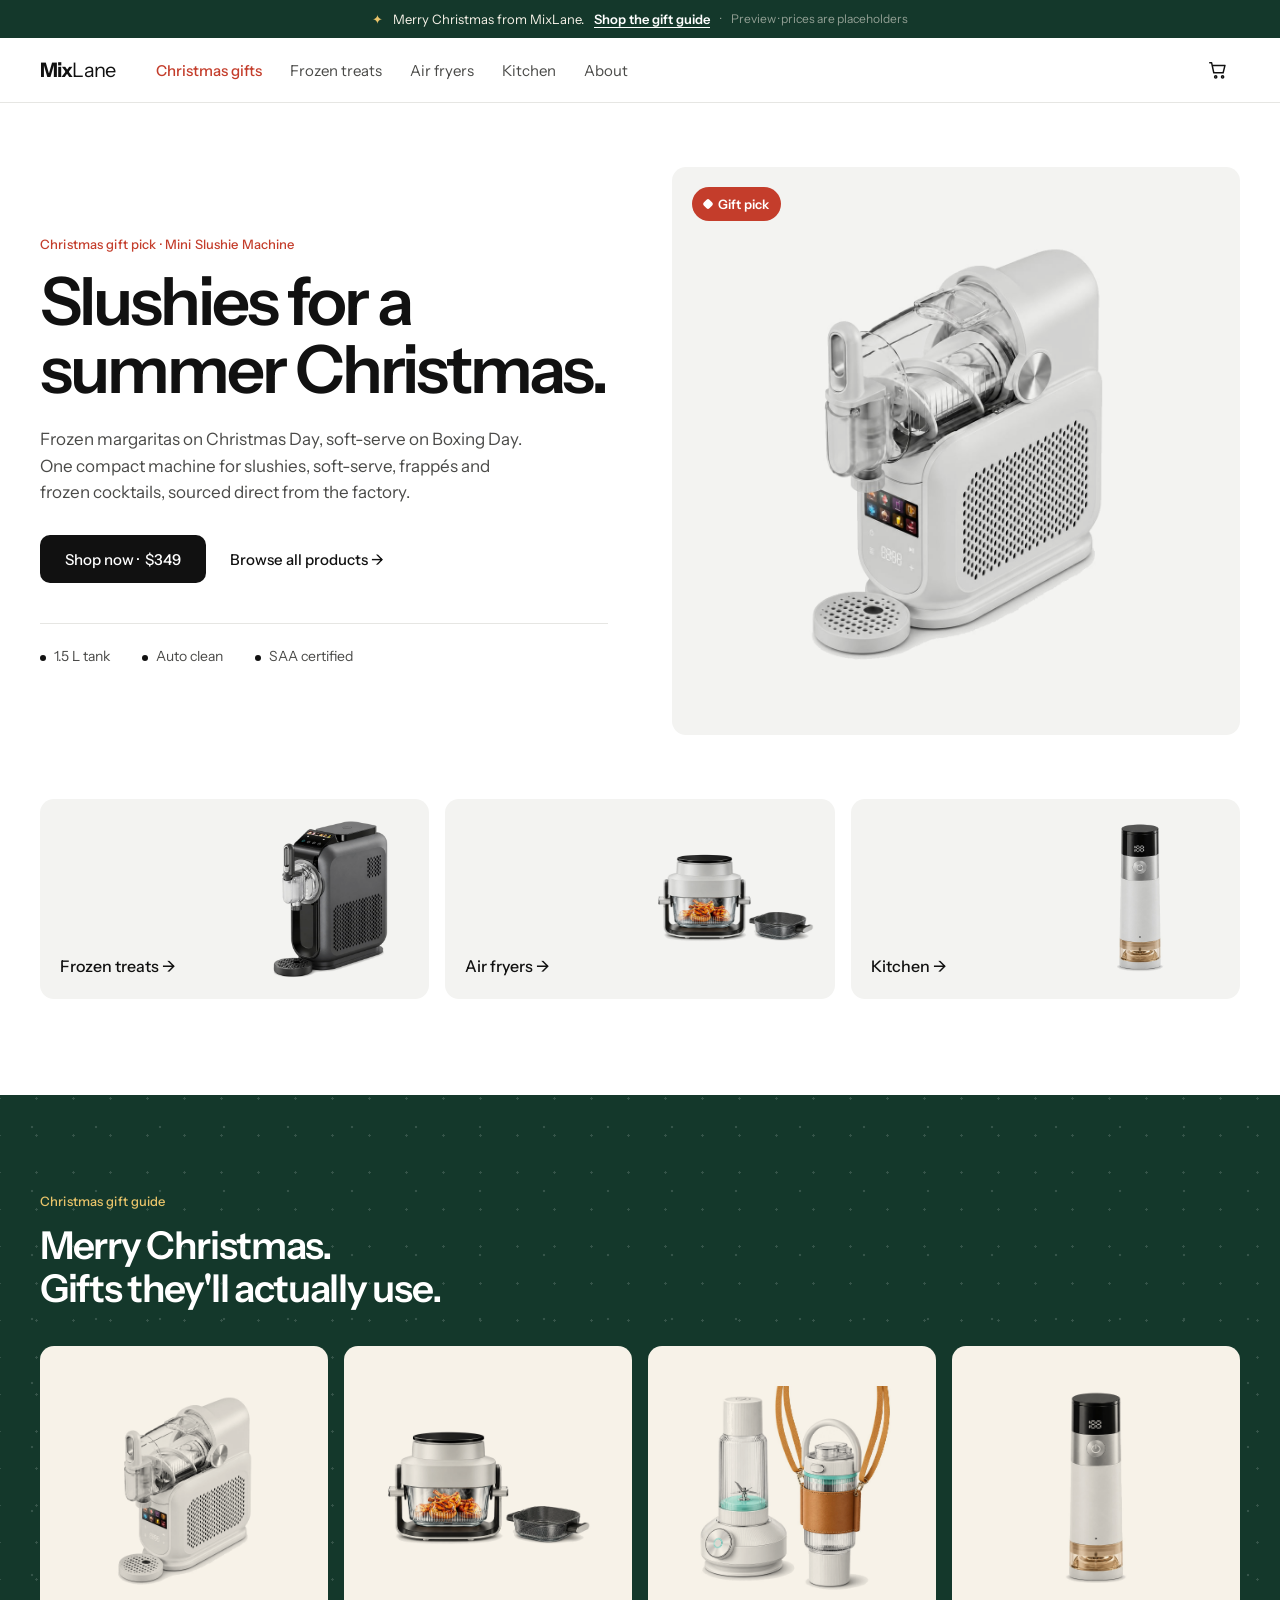
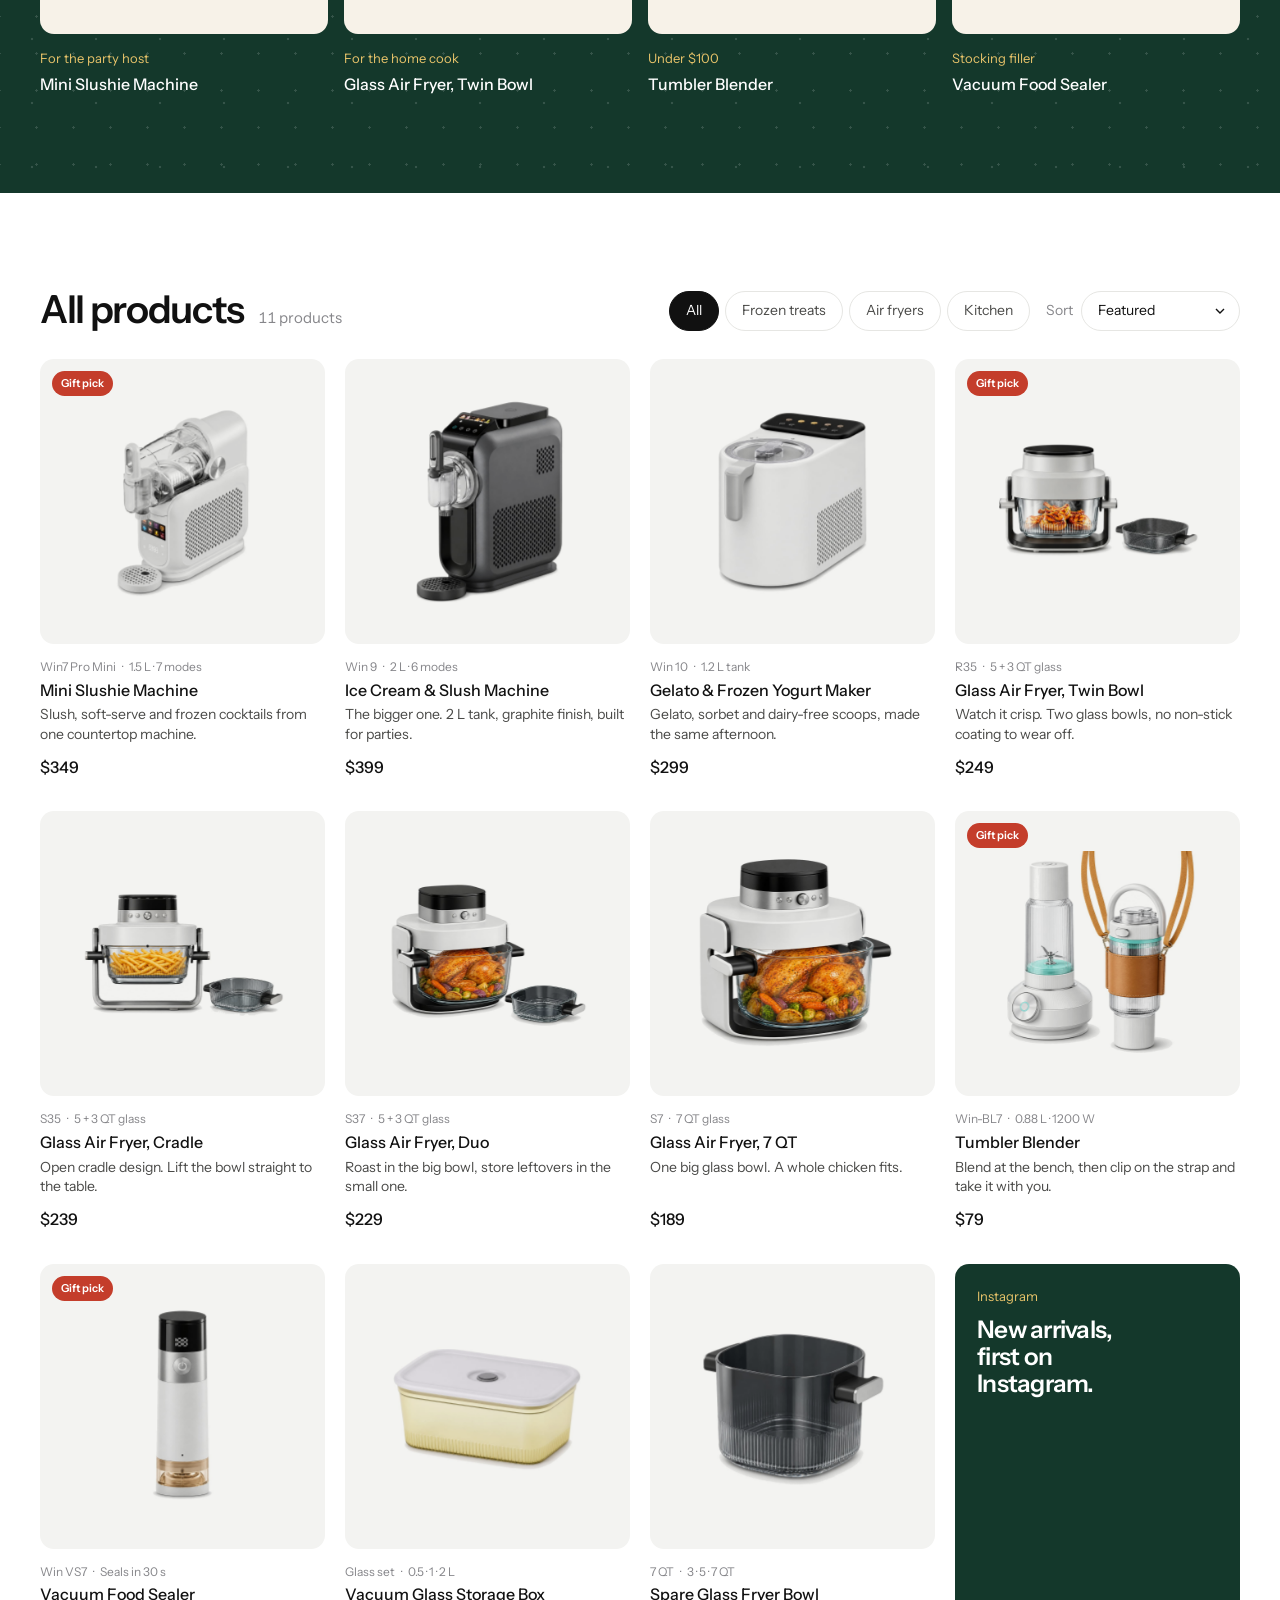
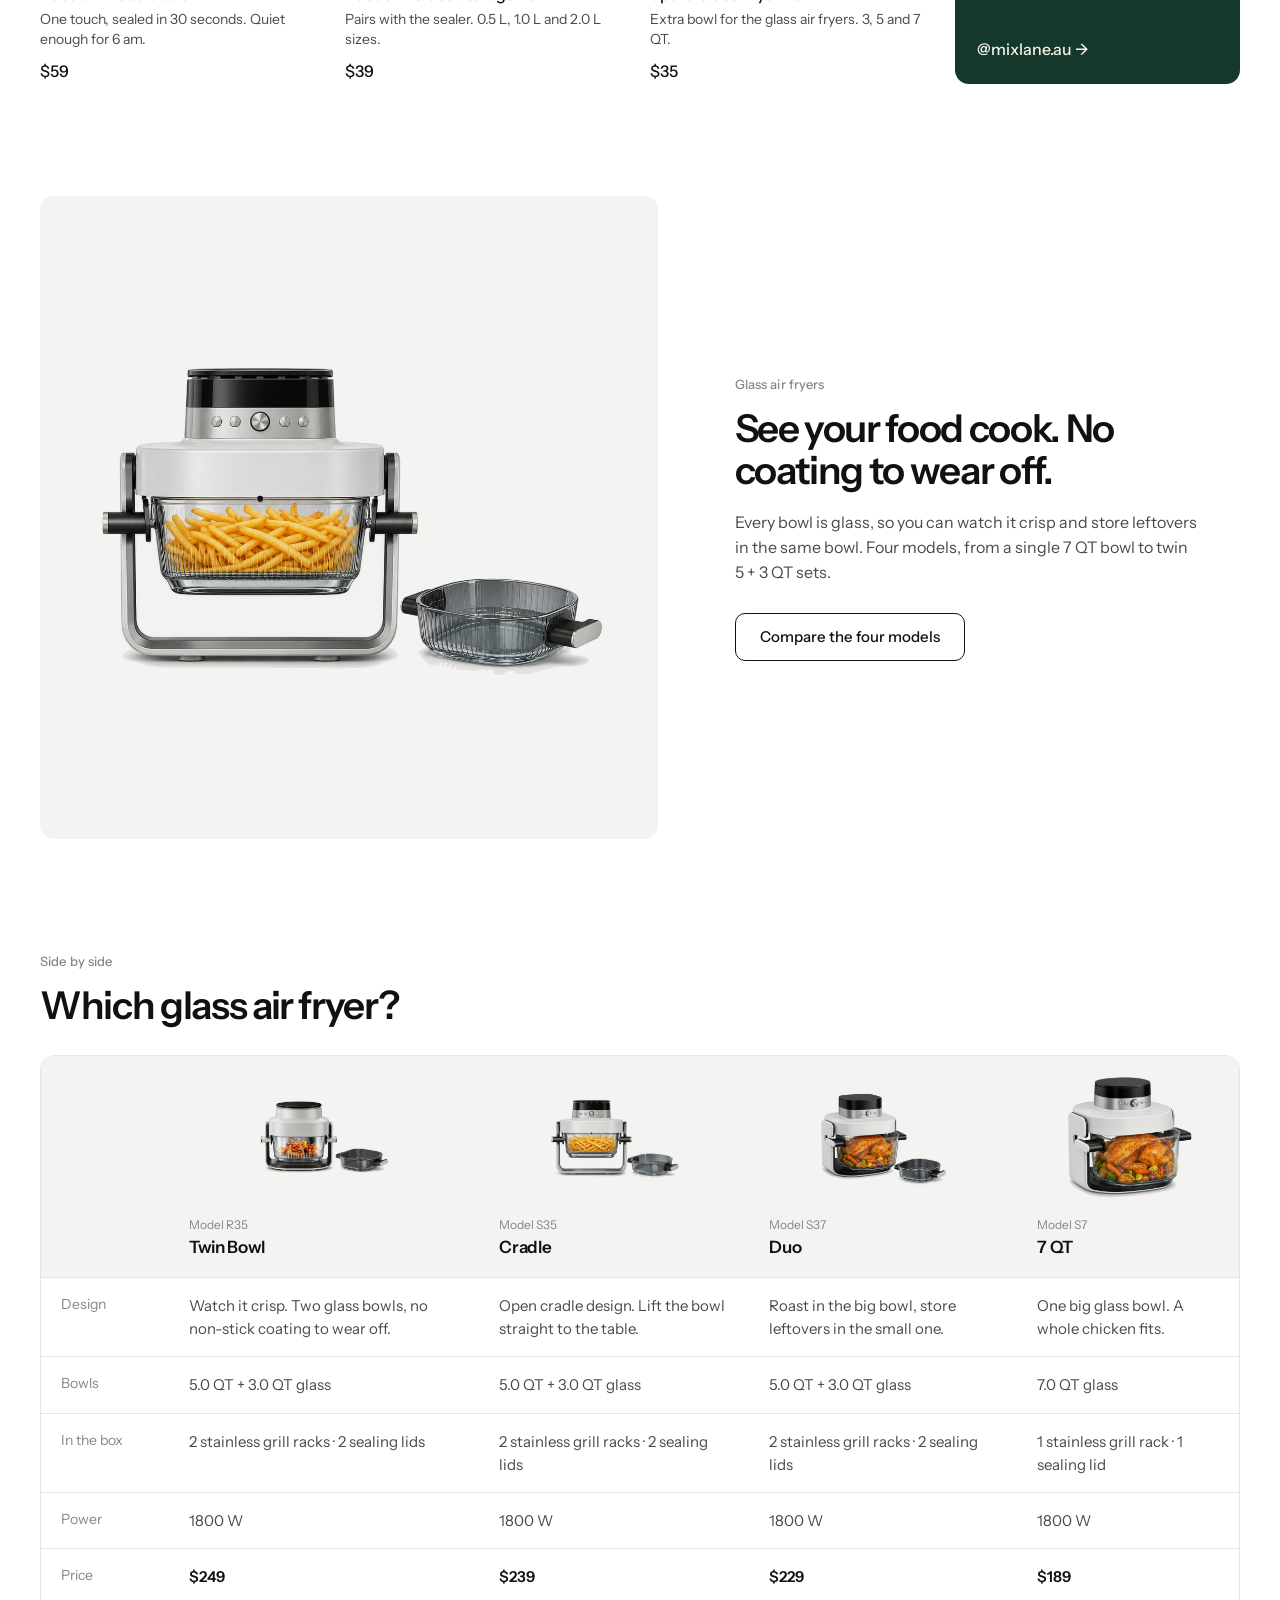
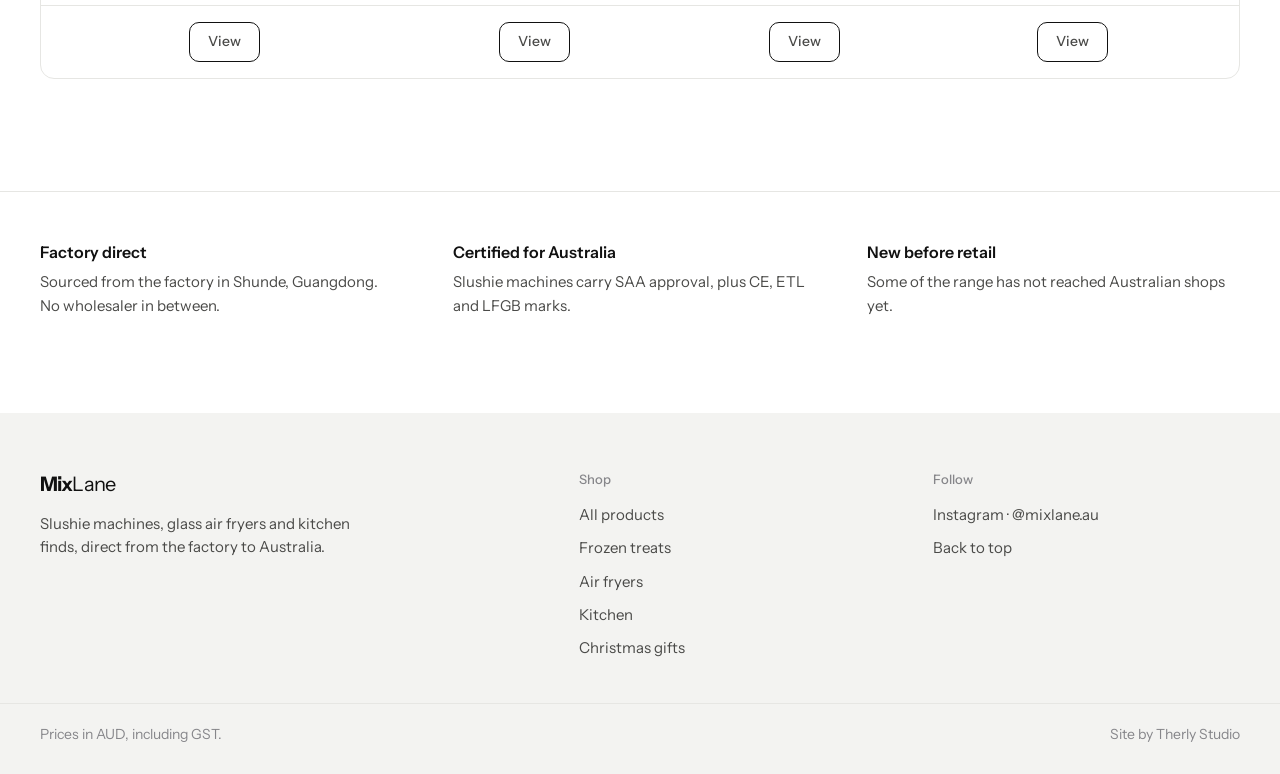
==== shop.html @ 04f25a63 "MixLane store: first publish on mixlane.com.au Co-Authored-By: Claude Opus 5.5 <noreply@anthropic.co" ====
<!doctype html>
<html lang="en-AU">
<head>
  <meta charset="utf-8">
  <meta name="viewport" content="width=device-width, initial-scale=1">
  <title>Shop | MixLane</title>
  <meta name="description" content="MixLane: slushie machines, glass air fryers, kitchen gear and new finds, direct from the factory to Australia.">
  <meta name="robots" content="noindex">
  <link rel="preconnect" href="https://fonts.googleapis.com">
  <link rel="preconnect" href="https://fonts.gstatic.com" crossorigin>
  <link href="https://fonts.googleapis.com/css2?family=Instrument+Sans:wght@400;500;600;700&display=swap" rel="stylesheet">
  <link rel="stylesheet" href="styles.css">
</head>
<body>
  <div class="xmas-bar" role="note">
    <span class="xmas-bar-star" aria-hidden="true">✦</span> Merry Christmas from MixLane. <a href="#gifts">Shop the gift guide</a>
    <span class="xmas-bar-demo">Preview · prices are placeholders</span>
  </div>

  <header class="nav" id="top">
    <div class="nav-inner">
      <a class="brand" href="index.html" aria-label="MixLane, home">Mix<span>Lane</span></a>
      <nav class="nav-links" aria-label="Main">
        <a href="#gifts" class="nav-xmas">Christmas gifts</a>
        <a href="#shop" data-filter="frozen">Frozen treats</a>
        <a href="#shop" data-filter="fryers">Air fryers</a>
        <a href="#shop" data-filter="kitchen">Kitchen</a>
        <a href="#factory">About</a>
      </nav>
      <button class="cart-btn" type="button" aria-label="Open cart" data-open-cart>
        <svg width="22" height="22" viewBox="0 0 24 24" fill="none" stroke="currentColor" stroke-width="1.6" stroke-linecap="round" stroke-linejoin="round" aria-hidden="true"><path d="M3 4h2l2.4 11h10.2l2-8H6.2"/><circle cx="9.5" cy="19.5" r="1.2"/><circle cx="17" cy="19.5" r="1.2"/></svg>
        <span class="cart-count" data-cart-count>0</span>
      </button>
    </div>
  </header>

  <main>
    <!-- HERO -->
    <section class="hero wrap" aria-labelledby="hero-title">
      <div class="hero-copy">
        <p class="eyebrow eyebrow-xmas">Christmas gift pick · Mini Slushie Machine</p>
        <h1 id="hero-title" class="hero-title">Slushies for a summer Christmas.</h1>
        <p class="hero-sub">Frozen margaritas on Christmas Day, soft-serve on Boxing Day. One compact machine for slushies, soft-serve, frappés and frozen cocktails, sourced direct from the factory.</p>
        <div class="hero-cta">
          <button class="btn btn-dark" type="button" data-quick="slushie-mini">Shop now · <span data-price-of="slushie-mini"></span></button>
          <a class="link-arrow" href="#shop">Browse all products</a>
        </div>
        <ul class="hero-points">
          <li>1.5 L tank</li>
          <li>Auto clean</li>
          <li>SAA certified</li>
        </ul>
      </div>
      <figure class="hero-stage">
        <img src="assets/products-hd/slushie-mini.jpg" alt="White mini slushie machine with clear tank and touch screen" width="1000" height="1000" fetchpriority="high">
        <figcaption class="gift-tag" aria-hidden="true">Gift pick</figcaption>
      </figure>
    </section>

    <!-- CATEGORIES -->
    <section class="cats wrap" aria-label="Shop by category">
      <a class="cat" href="#shop" data-filter="frozen">
        <img src="assets/products-hd/slushie-win9.jpg" alt="" loading="lazy">
        <span>Frozen treats</span>
      </a>
      <a class="cat" href="#shop" data-filter="fryers">
        <img src="assets/products-hd/fryer-r35.jpg" alt="" loading="lazy">
        <span>Air fryers</span>
      </a>
      <a class="cat" href="#shop" data-filter="kitchen">
        <img src="assets/products-hd/sealer.jpg" alt="" loading="lazy">
        <span>Kitchen</span>
      </a>
    </section>

    <!-- CHRISTMAS GIFT GUIDE -->
    <section class="gifts" id="gifts" aria-labelledby="gifts-title">
      <div class="wrap">
        <div class="gifts-head">
          <p class="eyebrow">Christmas gift guide</p>
          <h2 id="gifts-title" class="section-title">Merry Christmas.<br>Gifts they'll actually use.</h2>
        </div>
        <div class="gift-cols">
          <button class="gift" type="button" data-quick="slushie-mini">
            <span class="gift-img"><img src="assets/products-hd/slushie-mini.jpg" alt="" loading="lazy"></span>
            <span class="gift-for">For the party host</span>
            <span class="gift-name">Mini Slushie Machine</span>
          </button>
          <button class="gift" type="button" data-quick="fryer-r35">
            <span class="gift-img"><img src="assets/products-hd/fryer-r35.jpg" alt="" loading="lazy"></span>
            <span class="gift-for">For the home cook</span>
            <span class="gift-name">Glass Air Fryer, Twin Bowl</span>
          </button>
          <button class="gift" type="button" data-quick="blender">
            <span class="gift-img"><img src="assets/products-hd/blender.jpg" alt="" loading="lazy"></span>
            <span class="gift-for">Under $100</span>
            <span class="gift-name">Tumbler Blender</span>
          </button>
          <button class="gift" type="button" data-quick="sealer">
            <span class="gift-img"><img src="assets/products-hd/sealer.jpg" alt="" loading="lazy"></span>
            <span class="gift-for">Stocking filler</span>
            <span class="gift-name">Vacuum Food Sealer</span>
          </button>
        </div>
      </div>
    </section>

    <!-- SHOP -->
    <section class="shop wrap" id="shop" aria-labelledby="shop-title">
      <div class="shop-head">
        <div class="shop-title">
          <h2 id="shop-title" class="section-title">All products</h2>
          <p class="shop-count" aria-live="polite"><span data-shop-count>11</span> <span data-shop-count-word>products</span></p>
        </div>
        <div class="shop-tools">
          <div class="filters" role="group" aria-label="Filter products">
            <button type="button" aria-pressed="true" data-filter-btn="all">All</button>
            <button type="button" aria-pressed="false" data-filter-btn="frozen">Frozen treats</button>
            <button type="button" aria-pressed="false" data-filter-btn="fryers">Air fryers</button>
            <button type="button" aria-pressed="false" data-filter-btn="kitchen">Kitchen</button>
          </div>
          <label class="sort"><span>Sort</span>
            <select data-sort>
              <option value="featured">Featured</option>
              <option value="low">Price: low to high</option>
              <option value="high">Price: high to low</option>
            </select>
          </label>
        </div>
      </div>
      <ul class="grid" data-grid></ul>
    </section>

    <!-- FEATURE: GLASS FRYER -->
    <section class="feature wrap" aria-labelledby="feature-title">
      <div class="feature-img">
        <img src="assets/products-hd/fryer-s35.jpg" alt="Glass air fryer on a cradle stand, full of chips, with a second glass bowl beside it" width="1000" height="1000" loading="lazy">
      </div>
      <div class="feature-copy">
        <p class="eyebrow">Glass air fryers</p>
        <h2 id="feature-title" class="section-title">See your food cook. No coating to wear off.</h2>
        <p>Every bowl is glass, so you can watch it crisp and store leftovers in the same bowl. Four models, from a single 7 QT bowl to twin 5 + 3 QT sets.</p>
        <a class="btn btn-outline" href="#compare">Compare the four models</a>
      </div>
    </section>

    <!-- COMPARE: the four glass air fryers side by side (rows are built from products.js) -->
    <section class="compare wrap" id="compare" aria-labelledby="compare-title">
      <div class="compare-head">
        <p class="eyebrow">Side by side</p>
        <h2 id="compare-title" class="section-title">Which glass air fryer?</h2>
      </div>
      <div class="compare-scroll" tabindex="0" role="region" aria-labelledby="compare-title">
        <table class="compare-table" data-compare></table>
      </div>
    </section>

    <!-- TRUST -->
    <section class="trust wrap" id="factory" aria-label="Why MixLane">
      <div class="trust-item">
        <h3>Factory direct</h3>
        <p>Sourced from the factory in Shunde, Guangdong. No wholesaler in between.</p>
      </div>
      <div class="trust-item">
        <h3>Certified for Australia</h3>
        <p>Slushie machines carry SAA approval, plus CE, ETL and LFGB marks.</p>
      </div>
      <div class="trust-item">
        <h3>New before retail</h3>
        <p>Some of the range has not reached Australian shops yet.</p>
      </div>
    </section>
  </main>

  <footer class="footer">
    <div class="wrap footer-grid">
      <div class="footer-brand">
        <div class="brand">Mix<span>Lane</span></div>
        <p>Slushie machines, glass air fryers and kitchen finds, direct from the factory to Australia.</p>
      </div>
      <nav class="footer-col" aria-label="Shop">
        <h3>Shop</h3>
        <a href="#shop" data-filter="all">All products</a>
        <a href="#shop" data-filter="frozen">Frozen treats</a>
        <a href="#shop" data-filter="fryers">Air fryers</a>
        <a href="#shop" data-filter="kitchen">Kitchen</a>
        <a href="#gifts">Christmas gifts</a>
      </nav>
      <div class="footer-col">
        <h3>Follow</h3>
        <a href="https://www.instagram.com/mixlane.au/" target="_blank" rel="noopener">Instagram · @mixlane.au</a>
        <a href="#top">Back to top</a>
      </div>
    </div>
    <div class="wrap footer-legal">
      <p>Prices in AUD, including GST.</p>
      <p>Site by Therly Studio</p>
    </div>
  </footer>

  <!-- PRODUCT DRAWER -->
  <div class="scrim" data-scrim hidden></div>
  <aside class="drawer product-drawer" data-product-drawer aria-hidden="true" aria-labelledby="pd-name" role="dialog" aria-modal="true">
    <button class="drawer-close" type="button" aria-label="Close" data-close>×</button>
    <div class="pd-img"><img src="assets/products-hd/slushie-mini.jpg" alt="Mini Slushie Machine" width="1000" height="1000" data-pd-img></div>
    <div class="pd-body">
      <p class="pd-model" data-pd-model></p>
      <h2 id="pd-name" class="pd-name" data-pd-name></h2>
      <p class="pd-price" data-pd-price></p>
      <p class="pd-line" data-pd-line></p>
      <div class="pd-buy">
        <div class="qty" aria-label="Quantity">
          <button type="button" data-qty="-1" aria-label="Decrease">−</button>
          <output data-qty-out>1</output>
          <button type="button" data-qty="1" aria-label="Increase">+</button>
        </div>
        <button class="btn btn-dark btn-block" type="button" data-add>Add to cart</button>
      </div>
      <div class="pd-also" data-pd-also></div>
      <h3 class="pd-specs-title">Specifications</h3>
      <dl class="pd-specs" data-pd-specs></dl>
    </div>
  </aside>

  <!-- CART DRAWER -->
  <aside class="drawer cart-drawer" data-cart-drawer aria-hidden="true" aria-labelledby="cart-title" role="dialog" aria-modal="true">
    <button class="drawer-close" type="button" aria-label="Close" data-close>×</button>
    <h2 id="cart-title" class="cart-title">Cart</h2>
    <ul class="cart-items" data-cart-items></ul>
    <p class="cart-empty" data-cart-empty>Your cart is empty.</p>
    <div class="cart-foot">
      <div class="cart-row"><span>Subtotal</span><strong data-subtotal>$0</strong></div>
      <p class="cart-note">Includes GST of <span data-gst>$0</span>. Shipping calculated at checkout.</p>
      <button class="btn btn-dark btn-block" type="button" data-checkout>Checkout</button>
      <p class="cart-demo" data-checkout-msg hidden>Preview only. Card, Apple Pay and Google Pay checkout connects at launch.</p>
    </div>
  </aside>

  <div class="toast" data-toast role="status" aria-live="polite"></div>

  <script src="products.js"></script>
  <script src="app.js"></script>
</body>
</html>
---- styles.css ----
:root {
  --bg: #ffffff;
  --panel: #f3f3f1;
  --panel-2: #ebebe8;
  --ink: #111111;
  --ink-2: #4a4a48;
  --muted: #86868a;
  --line: #e6e6e3;
  --font: 'Instrument Sans', 'Helvetica Neue', Arial, sans-serif;
  --ease-out: cubic-bezier(.22, 1, .36, 1);
  --max: 1280px;
  --gutter: clamp(16px, 4vw, 40px);
  --radius: 14px;
}

*, *::before, *::after { box-sizing: border-box; }
html { scroll-behavior: smooth; -webkit-text-size-adjust: 100%; }
body {
  margin: 0; background: var(--bg); color: var(--ink);
  font: 400 16px/1.55 var(--font); -webkit-font-smoothing: antialiased; overflow-x: hidden;
}
img { display: block; max-width: 100%; height: auto; }
button { font: inherit; color: inherit; cursor: pointer; }
a { color: inherit; }
:focus-visible { outline: 2px solid var(--ink); outline-offset: 3px; }
.wrap { width: 100%; max-width: var(--max); margin-inline: auto; padding-inline: var(--gutter); }

/* product shots arrive on white: multiply melts them into the grey panels */
.hero-stage img, .cat img, .card-img img, .feature-img img, .pd-img img, .cart-item img { mix-blend-mode: multiply; }

.demo-ribbon { background: var(--panel); color: var(--muted); font-size: 12px; text-align: center; padding: 7px var(--gutter); }

/* NAV */
.nav { position: sticky; top: 0; z-index: 30; background: rgba(255,255,255,.9); backdrop-filter: blur(12px); -webkit-backdrop-filter: blur(12px); border-bottom: 1px solid var(--line); }
.nav-inner { max-width: var(--max); margin-inline: auto; padding: 0 var(--gutter); height: 64px; display: flex; align-items: center; gap: 40px; }
.brand { font-weight: 700; font-size: 1.25rem; letter-spacing: -.03em; text-decoration: none; }
.brand span { font-weight: 400; }
.nav-links { display: flex; gap: 28px; }
.nav-links a { text-decoration: none; font-size: .9375rem; color: var(--ink-2); transition: color .15s; }
.nav-links a:hover { color: var(--ink); }
.cart-btn { margin-left: auto; position: relative; display: grid; place-items: center; width: 44px; height: 44px; border: 0; background: none; border-radius: 50%; }
.cart-btn:hover { background: var(--panel); }
.cart-count {
  position: absolute; top: 4px; right: 2px; min-width: 18px; height: 18px; padding: 0 5px;
  display: grid; place-items: center; background: var(--ink); color: #fff; border-radius: 999px; font-size: 11px; font-weight: 600;
}
.cart-count[data-zero] { display: none; }
.cart-count.bump { animation: bump .35s var(--ease-out); }
@keyframes bump { 40% { transform: scale(1.25); } }

/* BUTTONS */
.btn {
  display: inline-flex; align-items: center; justify-content: center; gap: 6px;
  min-height: 48px; padding: 0 24px; border-radius: 10px; border: 1px solid transparent;
  font-weight: 500; font-size: .9375rem; text-decoration: none;
  transition: background-color .15s, color .15s, border-color .15s, transform .15s var(--ease-out);
}
.btn:active { transform: scale(.98); }
.btn-dark { background: var(--ink); color: #fff; }
.btn-dark:hover { background: #2b2b2b; }
.btn-dark:disabled { background: #c9c9c6; cursor: not-allowed; }
.btn-outline { border-color: var(--ink); background: transparent; }
.btn-outline:hover { background: var(--ink); color: #fff; }
.btn-block { width: 100%; }
.link-arrow { font-weight: 500; font-size: .9375rem; text-decoration: none; }
.link-arrow::after { content: ' →'; }
.eyebrow { margin: 0 0 14px; font-size: .8125rem; font-weight: 500; color: var(--muted); letter-spacing: .01em; }
.section-title { margin: 0; font-weight: 600; font-size: clamp(1.75rem, 3vw, 2.5rem); line-height: 1.1; letter-spacing: -.035em; }

/* HERO */
.hero { display: grid; grid-template-columns: 1fr 1fr; gap: clamp(32px, 5vw, 72px); align-items: center; padding-top: clamp(32px, 5vw, 64px); padding-bottom: clamp(32px, 5vw, 64px); }
.hero-title { margin: 0; font-weight: 600; font-size: clamp(2.5rem, 5.2vw, 4.25rem); line-height: 1.02; letter-spacing: -.045em; max-width: 13ch; }
.hero-sub { max-width: 44ch; font-size: 1.0625rem; color: var(--ink-2); margin: 22px 0 30px; }
.hero-cta { display: flex; flex-wrap: wrap; align-items: center; gap: 24px; }
.hero-points { list-style: none; margin: 40px 0 0; padding: 22px 0 0; border-top: 1px solid var(--line); display: flex; gap: 32px; font-size: .875rem; color: var(--ink-2); }
.hero-points li::before { content: ''; display: inline-block; width: 6px; height: 6px; border-radius: 50%; background: var(--ink); margin-right: 8px; vertical-align: middle; }
.hero-stage { margin: 0; background: var(--panel); border-radius: var(--radius); aspect-ratio: 1 / 1; display: grid; place-items: center; padding: 10%; overflow: hidden; }
.hero-stage img { max-height: 100%; width: auto; min-height: 0; }

/* CATEGORIES */
.cats { display: grid; grid-template-columns: repeat(3, 1fr); gap: 16px; padding-bottom: clamp(56px, 8vw, 96px); }
.cat { position: relative; display: flex; align-items: flex-end; background: var(--panel); border-radius: var(--radius); padding: 20px; height: 200px; text-decoration: none; overflow: hidden; transition: background-color .2s; }
.cat:hover { background: var(--panel-2); }
.cat span { position: relative; font-weight: 500; }
.cat span::after { content: ' →'; }
.cat img { position: absolute; right: 20px; top: 20px; height: calc(100% - 40px); width: auto; max-width: 50%; object-fit: contain; transition: transform .4s var(--ease-out); }
.cat:hover img { transform: scale(1.04); }

/* SHOP */
.shop { padding-bottom: clamp(64px, 9vw, 112px); }
.shop-head { display: flex; align-items: end; justify-content: space-between; gap: 20px; flex-wrap: wrap; margin-bottom: 28px; }
.shop-title { display: flex; align-items: baseline; gap: 14px; }
.shop-count { margin: 0; color: var(--muted); font-size: .9375rem; font-variant-numeric: tabular-nums; }
.shop-tools { display: flex; align-items: center; gap: 12px 16px; flex-wrap: wrap; }
.sort { display: inline-flex; align-items: center; gap: 8px; font-size: .875rem; color: var(--muted); }
.sort select {
  -webkit-appearance: none; appearance: none; font: inherit; color: var(--ink); cursor: pointer;
  border: 1px solid var(--line); border-radius: 999px; padding: 8px 34px 8px 16px;
  background: #fff url("data:image/svg+xml,%3Csvg xmlns='http://www.w3.org/2000/svg' viewBox='0 0 10 6'%3E%3Cpath d='M1 1l4 4 4-4' fill='none' stroke='%23111' stroke-width='1.4'/%3E%3C/svg%3E") no-repeat right 14px center / 10px 6px;
}
.sort select:hover { border-color: #cfcfcb; }
.filters { display: flex; gap: 6px; flex-wrap: wrap; }
.filters button { border: 1px solid var(--line); background: #fff; border-radius: 999px; padding: 8px 16px; font-size: .875rem; color: var(--ink-2); transition: background-color .15s, color .15s, border-color .15s; }
.filters button:hover { border-color: #cfcfcb; color: var(--ink); }
.filters button[aria-pressed="true"] { background: var(--ink); border-color: var(--ink); color: #fff; }

.grid { list-style: none; margin: 0; padding: 0; display: grid; grid-template-columns: repeat(4, minmax(0, 1fr)); gap: 32px 20px; }
.card { position: relative; display: flex; flex-direction: column; }
.card.is-hidden { display: none; }
.card > button[data-open] { all: unset; box-sizing: border-box; cursor: pointer; display: flex; flex-direction: column; flex: 1; width: 100%; }
.card > button[data-open]:focus-visible { outline: 2px solid var(--ink); outline-offset: 4px; border-radius: var(--radius); }
.card-img { background: var(--panel); border-radius: var(--radius); aspect-ratio: 1 / 1; display: grid; place-items: center; padding: 14%; overflow: hidden; transition: background-color .2s; }
.card-img img { max-height: 100%; width: auto; max-width: 100%; min-height: 0; transition: transform .4s var(--ease-out); }
.card:hover .card-img { background: var(--panel-2); }
.card:hover .card-img img { transform: scale(1.04); }
.card-info { padding-top: 14px; display: flex; flex-direction: column; flex: 1; }
.card-model { margin: 0 0 3px; font-size: .75rem; color: var(--muted); }
.card-model span::before { content: '·'; margin: 0 6px; }
.card-name { margin: 0; font-weight: 500; font-size: 1rem; line-height: 1.3; }
/* one line on what it is for, held to two lines so every card in a row lines up */
.card-line { margin: 5px 0 0; font-size: .875rem; line-height: 1.4; color: var(--ink-2); display: -webkit-box; -webkit-line-clamp: 2; -webkit-box-orient: vertical; overflow: hidden; }
.card-price { margin: auto 0 0; padding-top: 10px; font-size: 1rem; font-weight: 500; }
.card-add {
  position: absolute; right: 12px; top: 12px; width: 38px; height: 38px; border-radius: 50%;
  border: 0; background: #fff; box-shadow: 0 1px 2px rgba(0,0,0,.08), 0 2px 8px rgba(0,0,0,.06);
  display: grid; place-items: center; font-size: 1.25rem; line-height: 1;
  opacity: 0; transform: translateY(4px); transition: opacity .2s, transform .2s var(--ease-out), background-color .15s, color .15s;
}
.card-add:hover { background: var(--ink); color: #fff; }
.card:hover .card-add, .card:focus-within .card-add { opacity: 1; transform: none; }
@media (hover: none) { .card-add { opacity: 1; transform: none; } }

/* the last tile of the grid: Instagram */
.card-follow a {
  display: flex; flex-direction: column; flex: 1; min-height: 240px; padding: 22px; border-radius: var(--radius);
  background: var(--pine); color: var(--cream); text-decoration: none; transition: background-color .2s;
}
.card-follow a:hover { background: var(--pine-2); }
.follow-eyebrow { font-size: .8125rem; color: #e9c46a; }
.follow-title { margin-top: 10px; font-weight: 600; font-size: clamp(1.25rem, 1.9vw, 1.625rem); line-height: 1.12; letter-spacing: -.03em; color: #fff; max-width: 11ch; }
.follow-handle { margin-top: auto; padding-top: 24px; font-weight: 500; }
.follow-handle::after { content: ' →'; }

/* FEATURE */
.feature { display: grid; grid-template-columns: 1.1fr .9fr; gap: clamp(32px, 6vw, 80px); align-items: center; padding-bottom: clamp(64px, 9vw, 112px); }
.feature-img { background: var(--panel); border-radius: var(--radius); padding: 10% 8%; }
.feature-img img { width: 100%; max-width: 520px; margin-inline: auto; }
.feature-copy p:not(.eyebrow) { color: var(--ink-2); max-width: 42ch; margin: 18px 0 28px; }

/* COMPARE */
.compare { padding-bottom: clamp(64px, 9vw, 112px); scroll-margin-top: 88px; }
.compare-head { margin-bottom: 28px; }
.compare-scroll { overflow-x: auto; -webkit-overflow-scrolling: touch; border: 1px solid var(--line); border-radius: var(--radius); }
.compare-table { width: 100%; min-width: 820px; border-collapse: collapse; font-size: .9375rem; }
.compare-table th, .compare-table td { padding: 16px 20px; text-align: left; vertical-align: top; border-bottom: 1px solid var(--line); }
.compare-table tbody tr:last-child td { border-bottom: 0; }
.compare-table thead th, .compare-table thead td { background: var(--panel); vertical-align: bottom; font-weight: 400; }
.compare-table tbody th { width: 128px; font-weight: 400; font-size: .875rem; color: var(--muted); }
.compare-table tbody td { color: var(--ink-2); }
.cmp-img { display: grid; place-items: center; height: 132px; margin-bottom: 12px; }
.cmp-img img { height: 132px; width: auto; max-width: 100%; object-fit: contain; mix-blend-mode: multiply; }
.cmp-model { display: block; font-size: .75rem; color: var(--muted); }
.cmp-name { display: block; font-weight: 600; font-size: 1.0625rem; letter-spacing: -.02em; color: var(--ink); }
.compare-table .cmp-price { font-weight: 600; color: var(--ink); }
.cmp-btn { border: 1px solid var(--ink); background: #fff; border-radius: 10px; min-height: 40px; padding: 0 18px; font-size: .875rem; font-weight: 500; transition: background-color .15s, color .15s; }
.cmp-btn:hover { background: var(--ink); color: #fff; }

/* TRUST */
.trust { display: grid; grid-template-columns: repeat(3, 1fr); gap: 40px; padding-top: 48px; padding-bottom: clamp(64px, 9vw, 96px); border-top: 1px solid var(--line); }
.trust h3 { margin: 0 0 6px; font-weight: 600; font-size: 1rem; }
.trust p { margin: 0; color: var(--ink-2); font-size: .9375rem; max-width: 36ch; }

/* FOOTER */
.footer { background: var(--panel); }
.footer-grid { display: grid; grid-template-columns: minmax(0, 1.6fr) repeat(2, minmax(0, 1fr)); gap: 32px 48px; padding-top: 56px; padding-bottom: 44px; }
.footer .footer-brand p { margin: 12px 0 0; max-width: 34ch; font-size: .9375rem; color: var(--ink-2); }
.footer-col { display: grid; gap: 10px; align-content: start; justify-items: start; }
.footer-col h3 { margin: 0 0 4px; font-size: .8125rem; font-weight: 500; color: var(--muted); }
.footer-col a { text-decoration: none; font-size: .9375rem; color: var(--ink-2); transition: color .15s; }
.footer-col a:hover { color: var(--ink); }
.footer-legal { display: flex; flex-wrap: wrap; justify-content: space-between; gap: 8px 24px; padding-top: 20px; padding-bottom: 28px; border-top: 1px solid var(--line); }
.footer-inner { display: flex; flex-wrap: wrap; align-items: center; gap: 12px 32px; padding-top: 32px; padding-bottom: 32px; }
.footer-inner .brand { margin-right: auto; }
.footer p { margin: 0; font-size: .875rem; color: var(--muted); }

/* DRAWERS */
.scrim { position: fixed; inset: 0; z-index: 40; background: rgba(0,0,0,.3); opacity: 0; transition: opacity .3s; }
.scrim.on { opacity: 1; }
.drawer {
  position: fixed; top: 0; right: 0; bottom: 0; z-index: 50; width: min(460px, 100vw);
  background: #fff; box-shadow: -8px 0 32px rgba(0,0,0,.08); overflow-y: auto; overscroll-behavior: contain;
  transform: translateX(100%); visibility: hidden;
  transition: transform .4s var(--ease-out), visibility 0s linear .4s;
}
.drawer.open { transform: none; visibility: visible; transition: transform .4s var(--ease-out), visibility 0s; }
/* fixed inside the transformed drawer = pinned to the drawer, never pushes content */
.drawer-close { position: fixed; top: 12px; right: 12px; z-index: 2; width: 40px; height: 40px; border-radius: 50%; border: 0; background: #fff; box-shadow: 0 1px 4px rgba(0,0,0,.1); font-size: 1.375rem; line-height: 1; }
.pd-img { background: var(--panel); display: grid; place-items: center; padding: 56px 48px 40px; height: 380px; }
.pd-img img { max-height: 100%; width: auto; min-height: 0; }
.pd-body { padding: 24px 28px 40px; }
.pd-model { color: var(--muted); font-size: .8125rem; margin: 0 0 4px; }
.pd-name { font-weight: 600; font-size: 1.625rem; line-height: 1.15; letter-spacing: -.03em; margin: 0; }
.pd-price { font-size: 1.25rem; margin: 8px 0 0; }
.pd-price small { font-size: .75rem; color: var(--muted); margin-left: 6px; }
.pd-line { color: var(--ink-2); margin: 14px 0 22px; }
.pd-buy { display: flex; gap: 10px; margin-bottom: 32px; }
.qty { display: flex; align-items: center; border: 1px solid var(--line); border-radius: 10px; }
.qty button { width: 40px; height: 46px; border: 0; background: none; font-size: 1.125rem; }
.qty output { min-width: 20px; text-align: center; font-size: .9375rem; }
.pd-specs-title { font-size: .875rem; font-weight: 600; margin: 0 0 4px; }
.pd-specs { margin: 0; }
.pd-specs div { display: grid; grid-template-columns: 110px 1fr; gap: 12px; padding: 12px 0; border-bottom: 1px solid var(--line); font-size: .875rem; }
.pd-specs dt { color: var(--muted); }
.pd-specs dd { margin: 0; }
/* what goes with it: opens the other product, or adds it straight to the cart */
.pd-also { margin: -4px 0 32px; }
.pd-also:empty { display: none; }
.pd-also-list { list-style: none; margin: 10px 0 0; padding: 0; display: grid; gap: 10px; }
.pd-also-list li { display: grid; grid-template-columns: minmax(0, 1fr) auto; gap: 10px; align-items: center; border: 1px solid var(--line); border-radius: 12px; padding: 8px 14px 8px 8px; }
.pd-also-item { all: unset; box-sizing: border-box; cursor: pointer; display: grid; grid-template-columns: 64px minmax(0, 1fr); gap: 12px; align-items: center; }
.pd-also-item:focus-visible { outline: 2px solid var(--ink); outline-offset: 3px; border-radius: 8px; }
.pd-also-item .thumb { display: grid; place-items: center; height: 64px; padding: 6px; background: var(--panel); border-radius: 8px; }
.pd-also-item img { max-height: 52px; width: auto; mix-blend-mode: multiply; }
.pd-also-item b { display: block; font-weight: 500; font-size: .9375rem; line-height: 1.25; }
.pd-also-item i { display: block; margin-top: 2px; font-style: normal; font-size: .875rem; color: var(--ink-2); }
.pd-also-item:hover b { text-decoration: underline; text-underline-offset: 3px; }
.pd-also-add { border: 1px solid var(--ink); background: #fff; border-radius: 999px; min-height: 36px; padding: 0 16px; font-size: .8125rem; font-weight: 500; transition: background-color .15s, color .15s; }
.pd-also-add:hover { background: var(--ink); color: #fff; }

.cart-title { font-weight: 600; font-size: 1.5rem; letter-spacing: -.03em; margin: 22px 28px 12px; }
.cart-items { list-style: none; margin: 0; padding: 0 28px; }
.cart-item { display: grid; grid-template-columns: 72px 1fr auto; gap: 14px; align-items: center; padding: 14px 0; border-bottom: 1px solid var(--line); }
.cart-item .thumb { background: var(--panel); border-radius: 10px; height: 72px; display: grid; place-items: center; padding: 8px; }
.cart-item img { max-height: 56px; width: auto; }
.cart-item h3 { margin: 0; font-weight: 500; font-size: .9375rem; }
.cart-item .ci-meta { display: flex; align-items: center; gap: 10px; margin-top: 6px; font-size: .875rem; }
.cart-item .ci-meta button { border: 1px solid var(--line); background: #fff; border-radius: 50%; width: 26px; height: 26px; line-height: 1; }
.cart-item .ci-meta .ci-remove { width: auto; height: auto; margin-left: 6px; padding: 0; border: 0; border-radius: 0; background: none; font-size: .8125rem; color: var(--muted); text-decoration: underline; text-underline-offset: 3px; }
.cart-item .ci-meta .ci-remove:hover { color: var(--ink); }
.cart-item .ci-price { font-size: .9375rem; }
.cart-empty { padding: 0 28px; color: var(--muted); }
.cart-foot { padding: 24px 28px 40px; }
.cart-row { display: flex; justify-content: space-between; align-items: baseline; }
.cart-row strong { font-weight: 600; font-size: 1.25rem; }
.cart-note { color: var(--muted); font-size: .8125rem; margin: 6px 0 18px; }
.cart-demo { margin: 12px 0 0; padding: 12px 14px; background: var(--panel); border-radius: 10px; font-size: .8125rem; color: var(--ink-2); }

.toast {
  position: fixed; left: 50%; bottom: 24px; z-index: 60; transform: translate(-50%, 16px); opacity: 0; pointer-events: none;
  background: var(--ink); color: #fff; padding: 11px 18px; border-radius: 10px; font-size: .875rem;
  transition: opacity .2s, transform .3s var(--ease-out);
}
.toast.on { opacity: 1; transform: translate(-50%, 0); }

/* REVEAL */
.reveal { opacity: 0; transform: translateY(12px); transition: opacity .6s var(--ease-out), transform .6s var(--ease-out); }
.reveal.in { opacity: 1; transform: none; }

/* RESPONSIVE */
@media (max-width: 1024px) {
  .grid { grid-template-columns: repeat(3, minmax(0, 1fr)); }
}
@media (max-width: 860px) {
  .nav-links { display: none; }
  .hero { grid-template-columns: 1fr; }
  .hero-stage { order: -1; aspect-ratio: 4 / 3; padding: 6%; }
  .cats { gap: 10px; }
  .cat { height: 150px; padding: 14px; }
  .cat img { top: 14px; left: 50%; right: auto; transform: translateX(-50%); height: 58%; max-width: 80%; }
  .cat:hover img { transform: translateX(-50%) scale(1.04); }
  .cat span { font-size: .875rem; }
  .cat span::after { content: ''; }
  .grid { grid-template-columns: repeat(2, minmax(0, 1fr)); gap: 24px 12px; }
  .feature { grid-template-columns: 1fr; }
  .trust { grid-template-columns: 1fr; gap: 24px; }
  .footer-grid { grid-template-columns: repeat(2, minmax(0, 1fr)); gap: 28px 24px; padding-top: 40px; }
  .footer-brand { grid-column: 1 / -1; }
  .shop-tools { width: 100%; justify-content: space-between; }
}
@media (max-width: 600px) {
  .hero-points { gap: 18px; flex-wrap: wrap; }
  .hero-cta .btn { flex: 1 1 100%; }
  .hero-cta .link-arrow { margin-inline: auto; }
  .card-name { font-size: .9375rem; }
  .card-line { font-size: .8125rem; }
  .shop-tools { flex-wrap: nowrap; }
  .shop-tools .filters { width: auto; min-width: 0; flex: 1 1 auto; }
  .sort span { display: none; }
  .sort select { padding-left: 12px; }
  .card-follow a { min-height: 0; padding: 16px; }
  .compare-table { min-width: 700px; font-size: .875rem; }
  .compare-table th, .compare-table td { padding: 14px; }
  .compare-table tbody th { width: 92px; }
  .cmp-img, .cmp-img img { height: 104px; }
  .filters { overflow-x: auto; flex-wrap: nowrap; width: 100%; padding-bottom: 4px; scrollbar-width: none; }
  .filters button { flex: none; }
}

@media (prefers-reduced-motion: reduce) {
  html { scroll-behavior: auto; }
  *, *::before, *::after { animation-duration: .01ms !important; transition-duration: .01ms !important; }
  .reveal { opacity: 1; transform: none; }
}

/* CHRISTMAS — pine + berry accents, kept quiet so the page stays clean */
:root { --pine: #14382b; --pine-2: #1d4a39; --berry: #c43d2b; --cream: #f7f2e8; }
.xmas-bar {
  display: flex; flex-wrap: wrap; align-items: center; justify-content: center; gap: 4px 10px;
  background: var(--pine); color: var(--cream); font-size: 13px; padding: 9px var(--gutter); text-align: center;
}
.xmas-bar a { color: #fff; font-weight: 600; text-underline-offset: 3px; }
.xmas-bar-star { color: #e9c46a; }
.xmas-bar-demo { opacity: .55; font-size: 12px; }
.xmas-bar-demo::before { content: '·'; margin-right: 10px; }
.nav-xmas { color: var(--berry) !important; font-weight: 500; }
.eyebrow-xmas { color: var(--berry); }
.hero-stage { position: relative; }
.gift-tag {
  position: absolute; top: 20px; left: 20px; display: inline-flex; align-items: center; gap: 6px;
  background: var(--berry); color: #fff; font-size: 13px; font-weight: 600; padding: 7px 12px; border-radius: 999px;
}
.gift-tag::before { content: ''; width: 8px; height: 8px; border-radius: 2px; background: #fff; transform: rotate(45deg); }

.gifts { background: var(--pine); color: var(--cream); padding: clamp(56px, 8vw, 96px) 0; margin-bottom: clamp(56px, 8vw, 96px); position: relative; overflow: hidden; }
.gifts::before {
  /* faint snowfall dots */
  content: ''; position: absolute; inset: 0; opacity: .14; pointer-events: none;
  background-image: radial-gradient(circle, #fff 1.2px, transparent 1.6px), radial-gradient(circle, #fff 1px, transparent 1.4px);
  background-size: 64px 64px, 37px 37px; background-position: 0 0, 18px 22px;
}
.gifts .wrap { position: relative; }
.gifts .eyebrow { color: #e9c46a; }
.gifts .section-title { color: #fff; }
.gifts-head { margin-bottom: 36px; }
.gift-cols { display: grid; grid-template-columns: repeat(4, minmax(0, 1fr)); gap: 16px; }
.gift { all: unset; box-sizing: border-box; cursor: pointer; display: flex; flex-direction: column; gap: 4px; }
.gift:focus-visible { outline: 2px solid #fff; outline-offset: 4px; border-radius: var(--radius); }
.gift-img { display: grid; place-items: center; aspect-ratio: 1 / 1; background: var(--cream); border-radius: var(--radius); padding: 14%; margin-bottom: 10px; transition: transform .3s var(--ease-out); }
.gift-img img { max-height: 100%; width: auto; mix-blend-mode: multiply; }
.gift:hover .gift-img { transform: translateY(-4px); }
.gift-for { font-size: .8125rem; color: #e9c46a; }
.gift-name { font-weight: 500; color: #fff; }

.card-gift { position: absolute; left: 12px; top: 12px; background: var(--berry); color: #fff; font-size: 11px; font-weight: 600; padding: 4px 9px; border-radius: 999px; pointer-events: none; }

@media (max-width: 860px) {
  .gift-cols { grid-template-columns: repeat(2, minmax(0, 1fr)); gap: 20px 12px; }
  .xmas-bar-demo { flex-basis: 100%; }
  .xmas-bar-demo::before { content: none; }
}
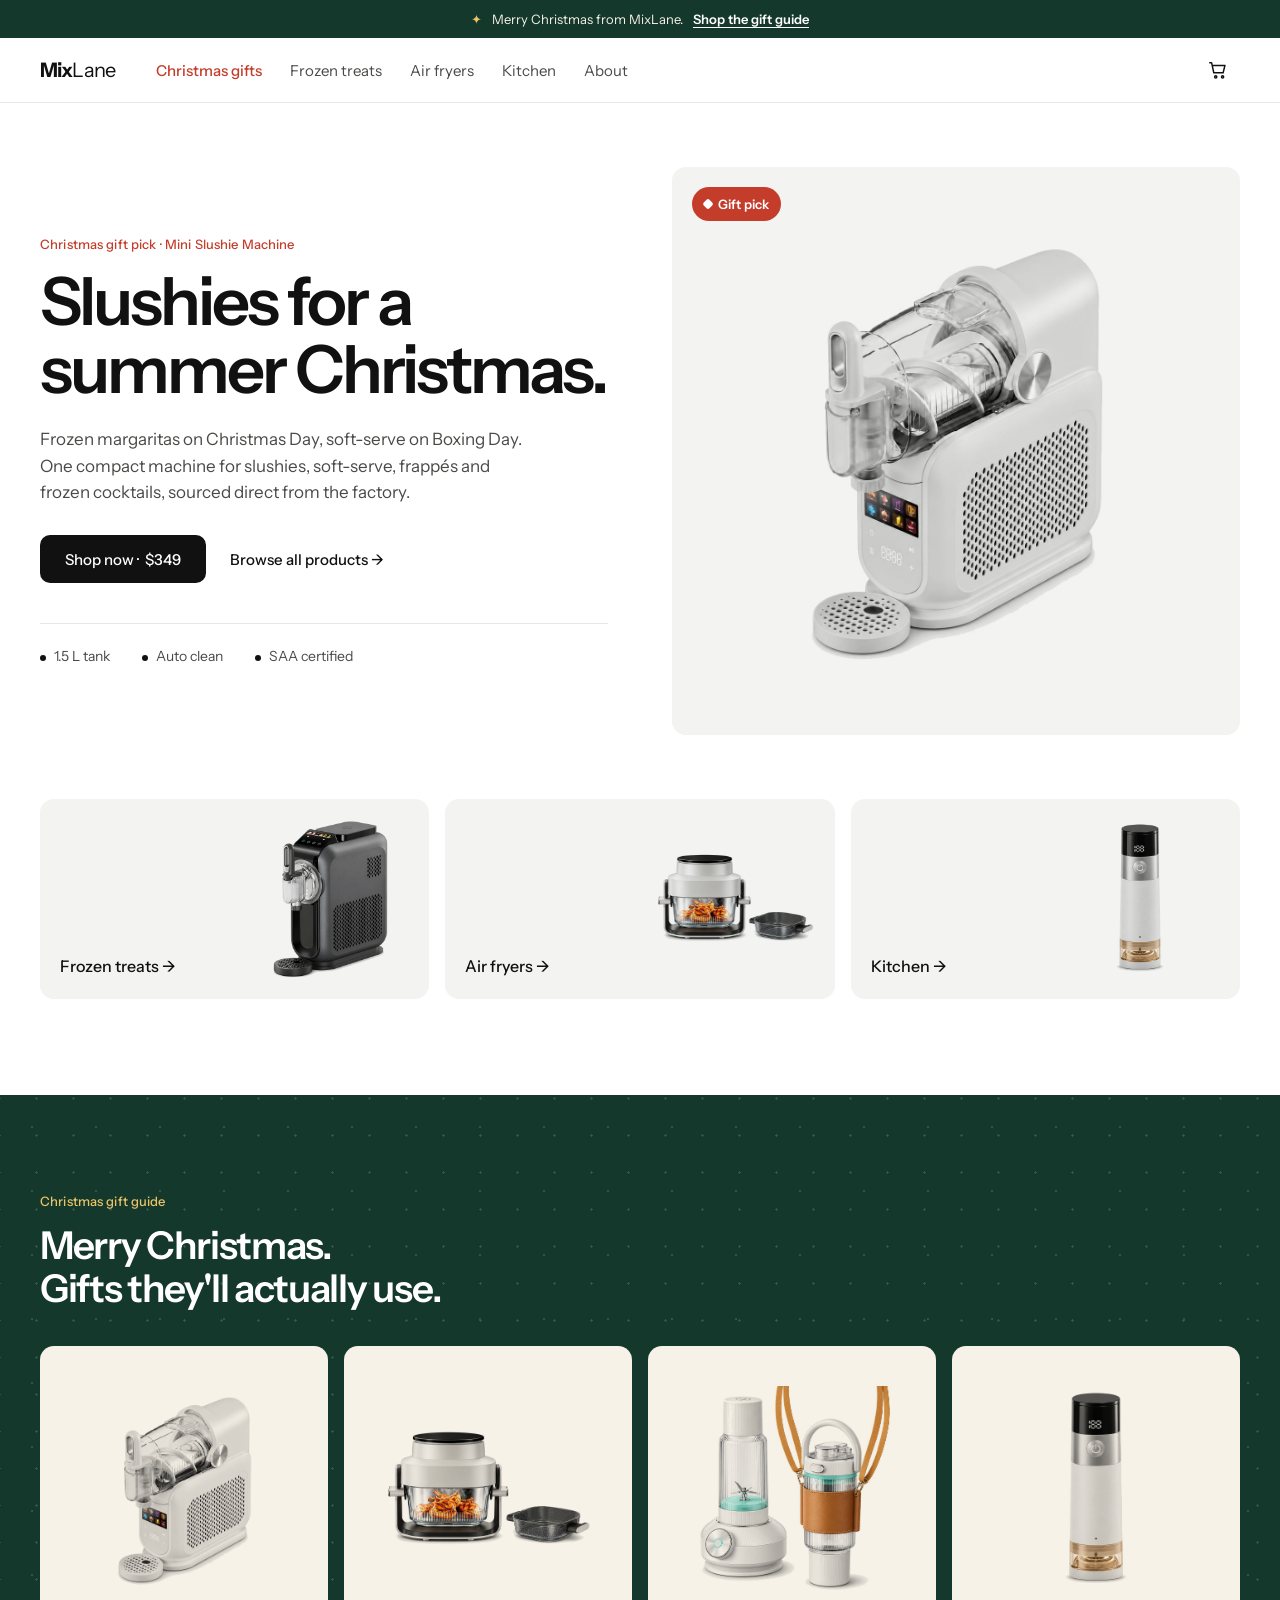
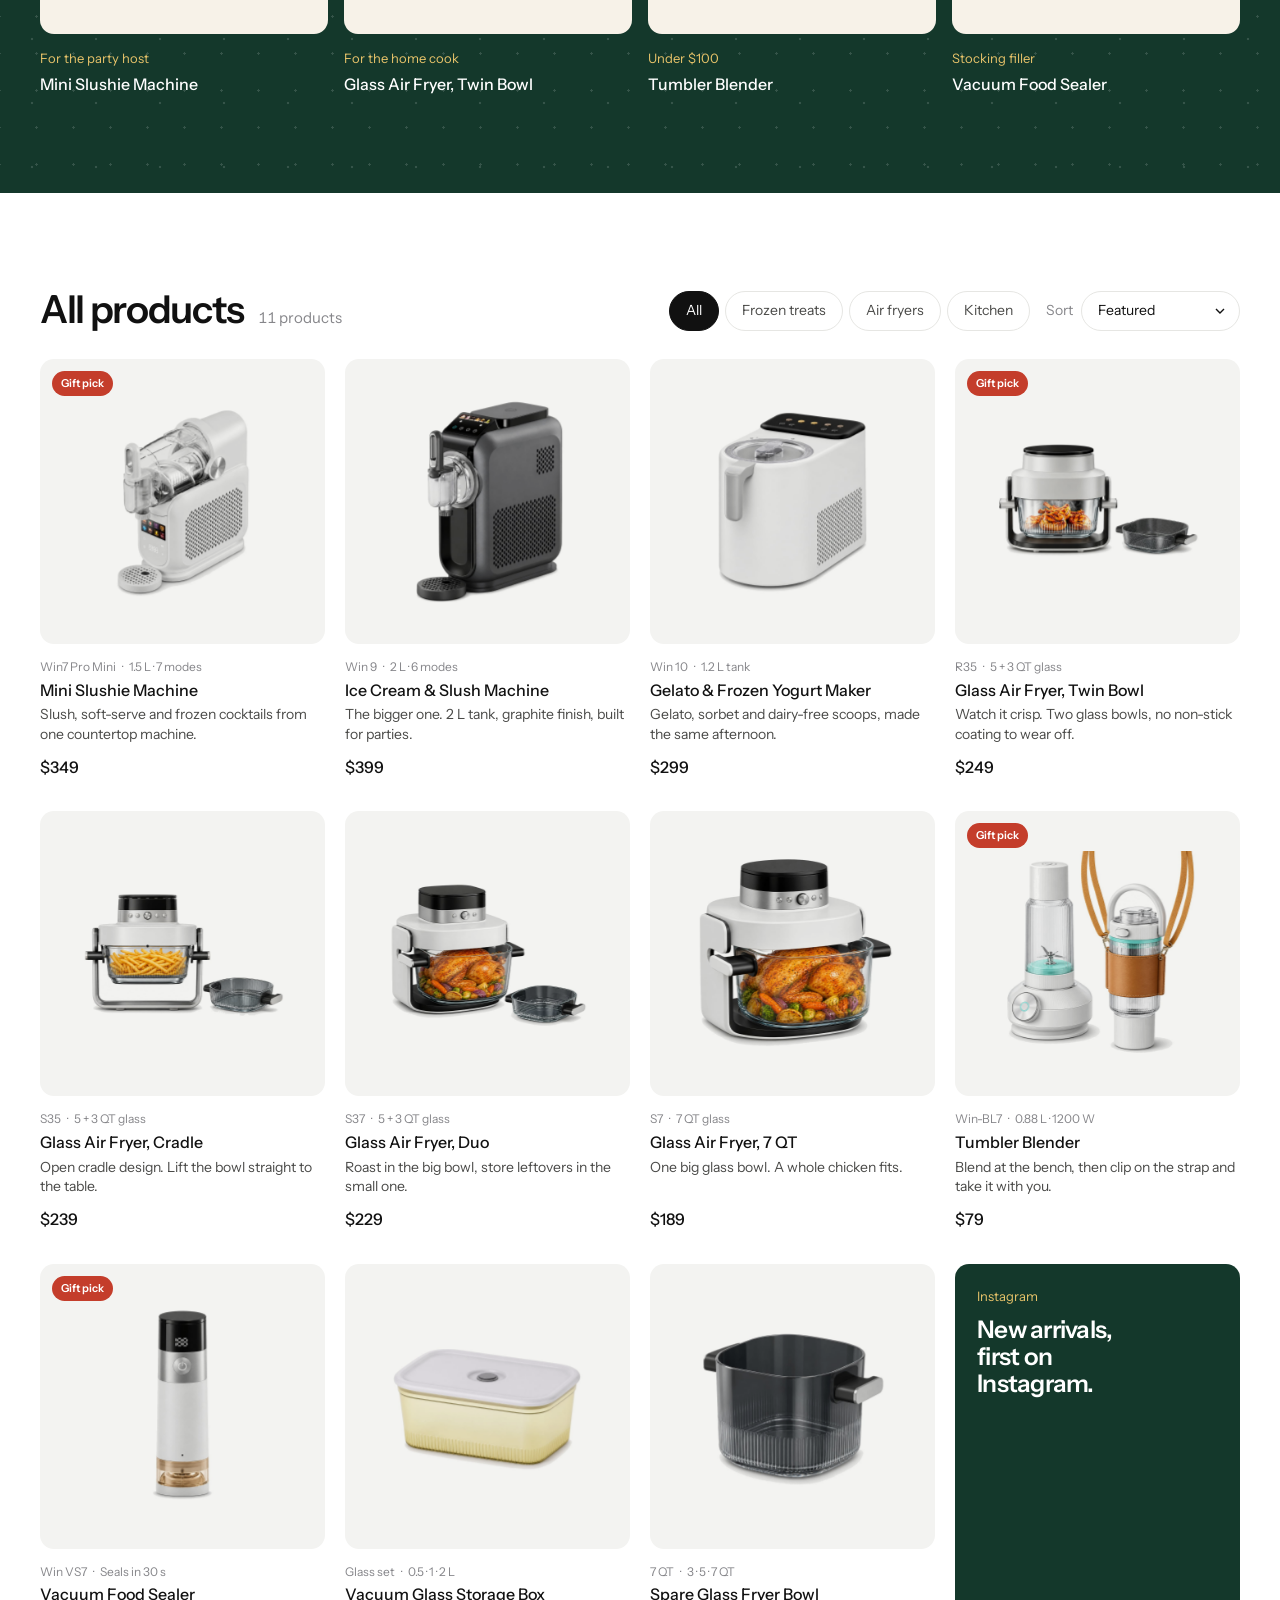
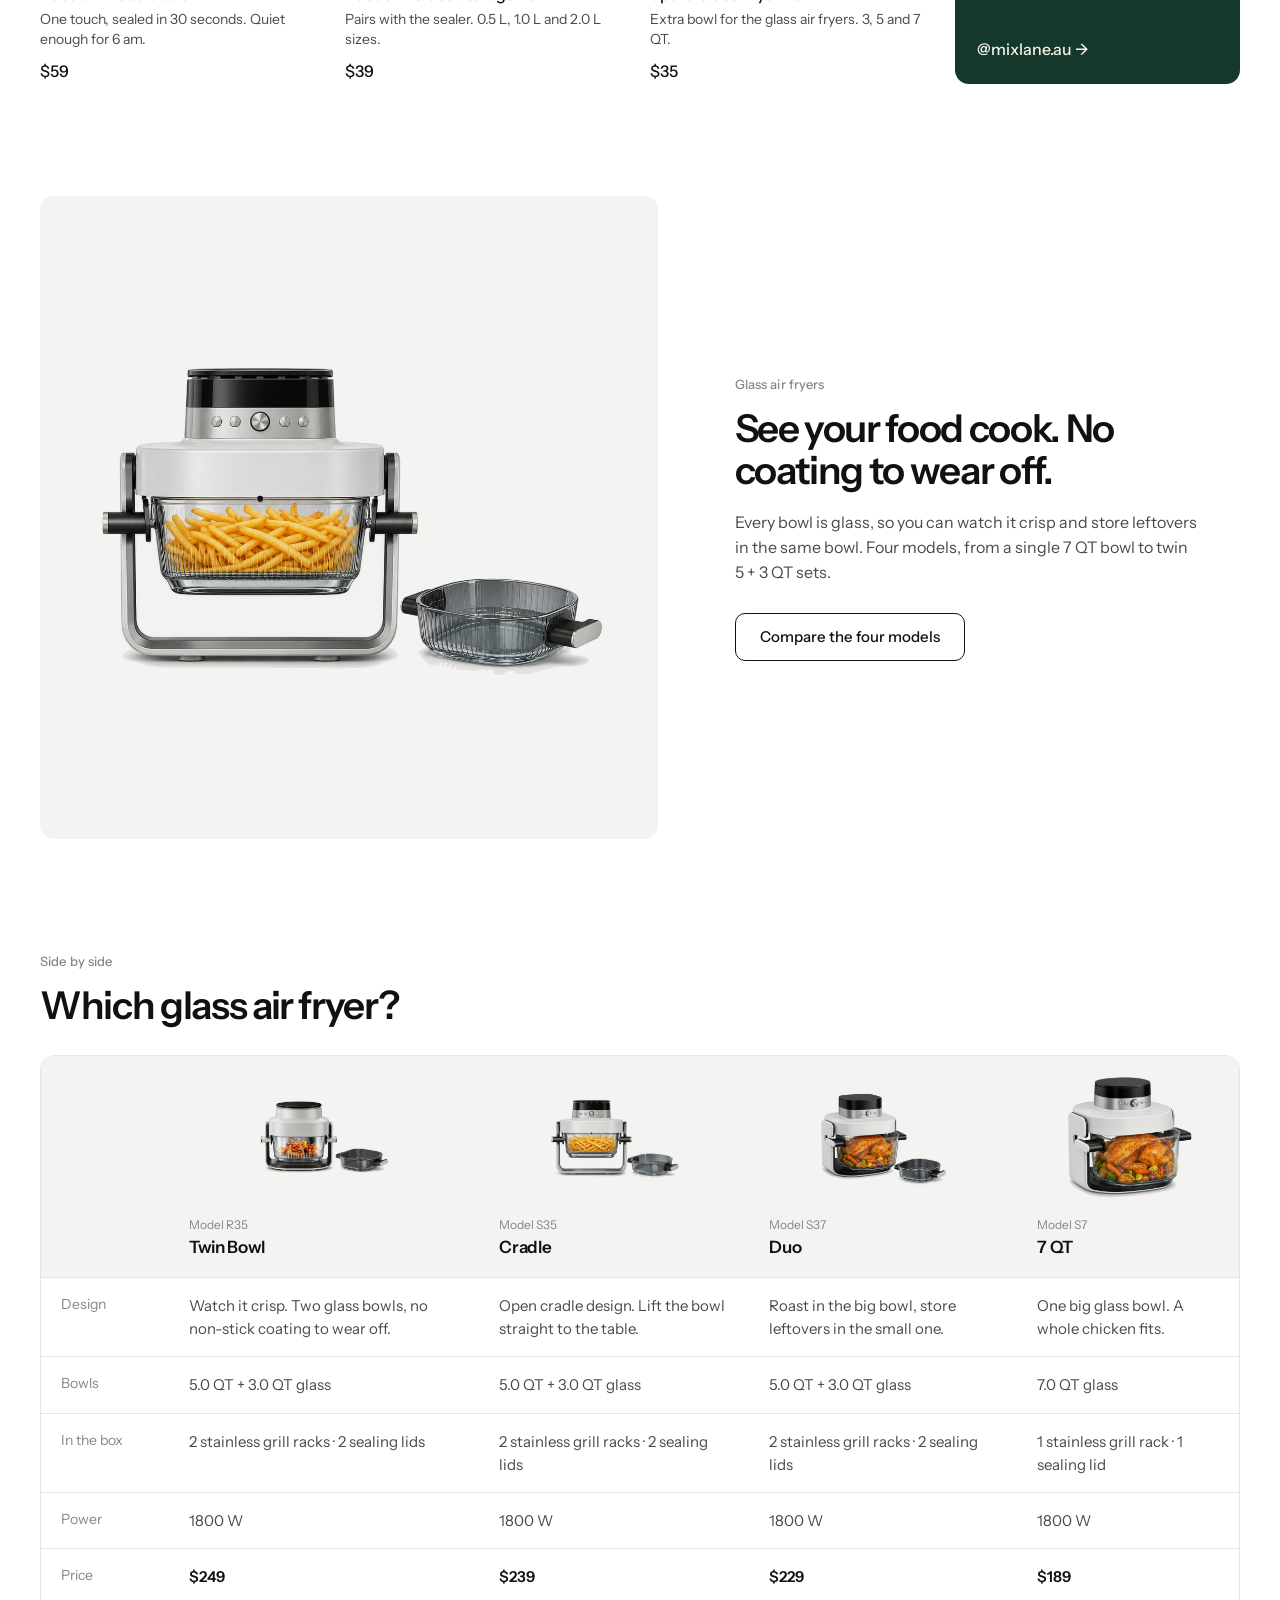
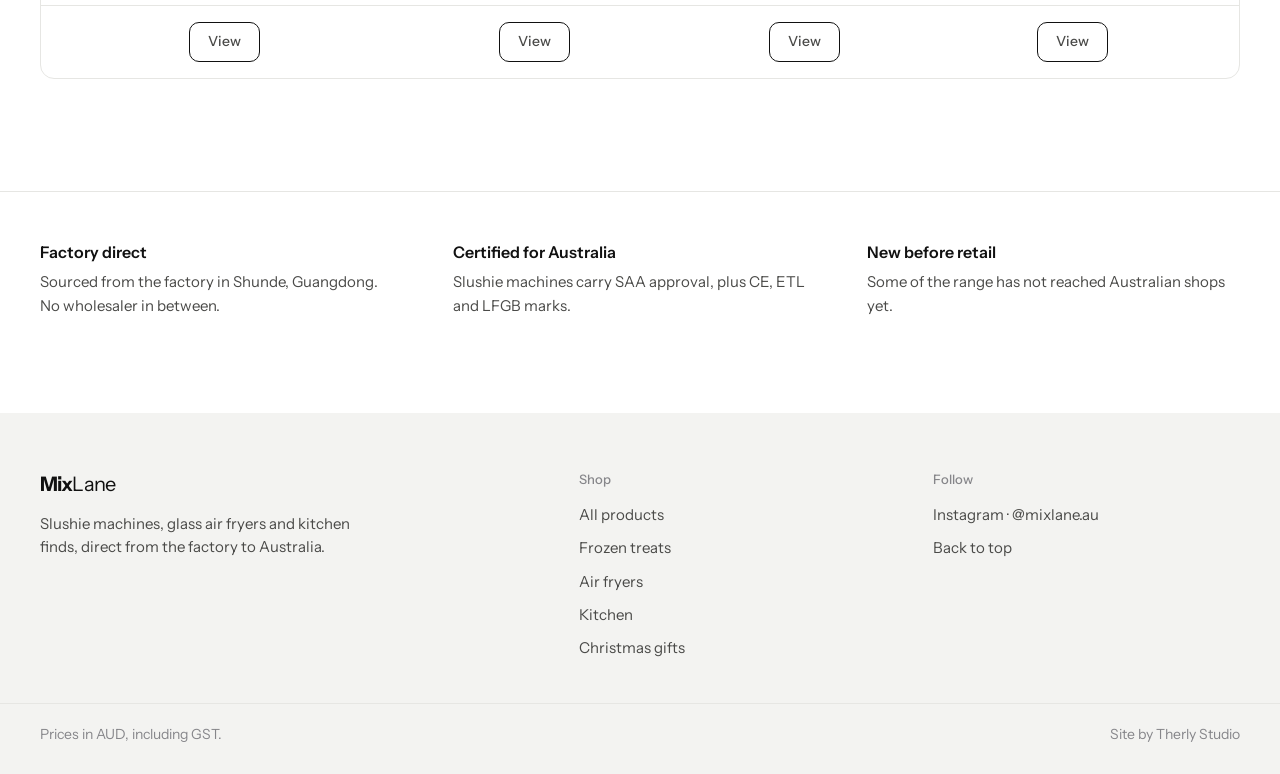
==== commit 1152be90: "Go live: remove preview notices and noindex; checkout points to Instagram Co-Authored-By: Claude Opu" ====
--- a/shop.html
+++ b/shop.html
@@ -5,7 +5,6 @@
   <meta name="viewport" content="width=device-width, initial-scale=1">
   <title>Shop | MixLane</title>
   <meta name="description" content="MixLane: slushie machines, glass air fryers, kitchen gear and new finds, direct from the factory to Australia.">
-  <meta name="robots" content="noindex">
   <link rel="preconnect" href="https://fonts.googleapis.com">
   <link rel="preconnect" href="https://fonts.gstatic.com" crossorigin>
   <link href="https://fonts.googleapis.com/css2?family=Instrument+Sans:wght@400;500;600;700&display=swap" rel="stylesheet">
@@ -14,7 +13,6 @@
 <body>
   <div class="xmas-bar" role="note">
     <span class="xmas-bar-star" aria-hidden="true">✦</span> Merry Christmas from MixLane. <a href="#gifts">Shop the gift guide</a>
-    <span class="xmas-bar-demo">Preview · prices are placeholders</span>
   </div>
 
   <header class="nav" id="top">
@@ -232,7 +230,7 @@
       <div class="cart-row"><span>Subtotal</span><strong data-subtotal>$0</strong></div>
       <p class="cart-note">Includes GST of <span data-gst>$0</span>. Shipping calculated at checkout.</p>
       <button class="btn btn-dark btn-block" type="button" data-checkout>Checkout</button>
-      <p class="cart-demo" data-checkout-msg hidden>Preview only. Card, Apple Pay and Google Pay checkout connects at launch.</p>
+      <p class="cart-demo" data-checkout-msg hidden>Online checkout opens soon. To order now, message us on Instagram <a href="https://www.instagram.com/mixlane.au/" target="_blank" rel="noopener">@mixlane.au</a>.</p>
     </div>
   </aside>
 
